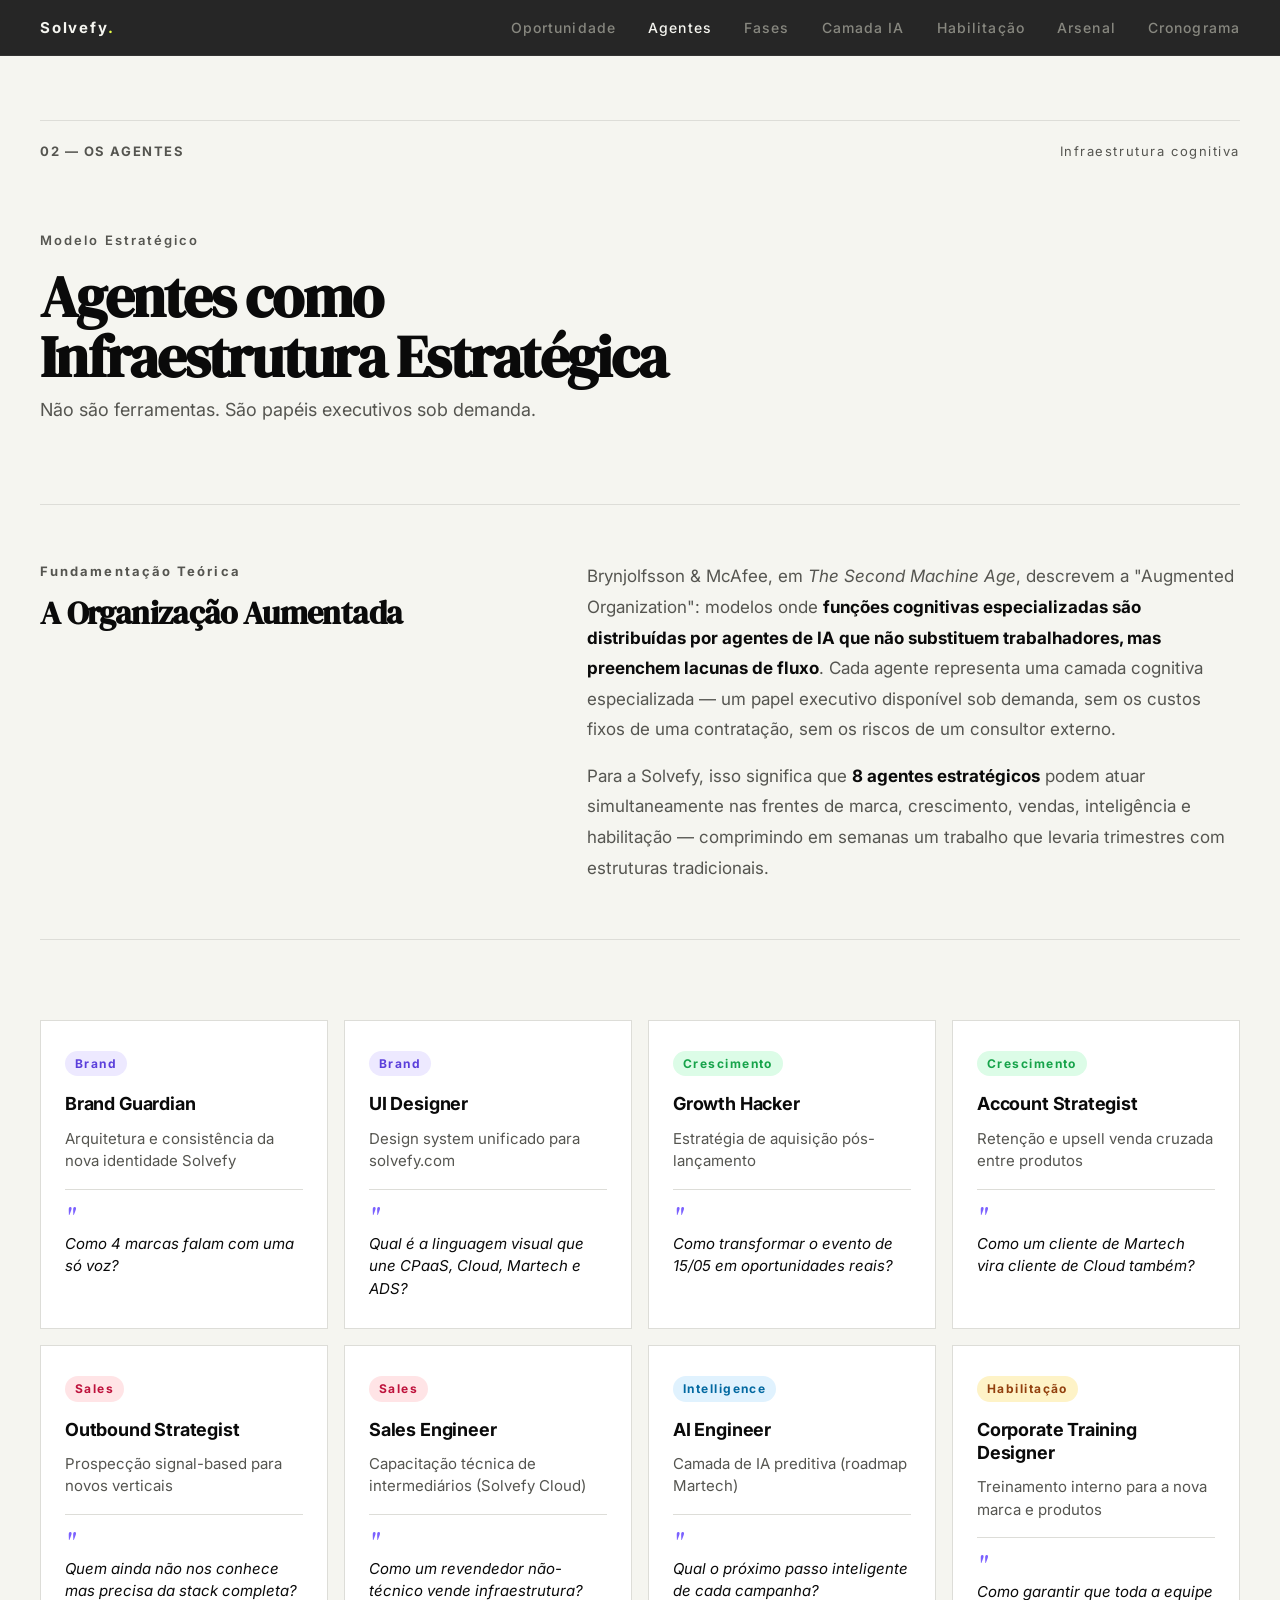
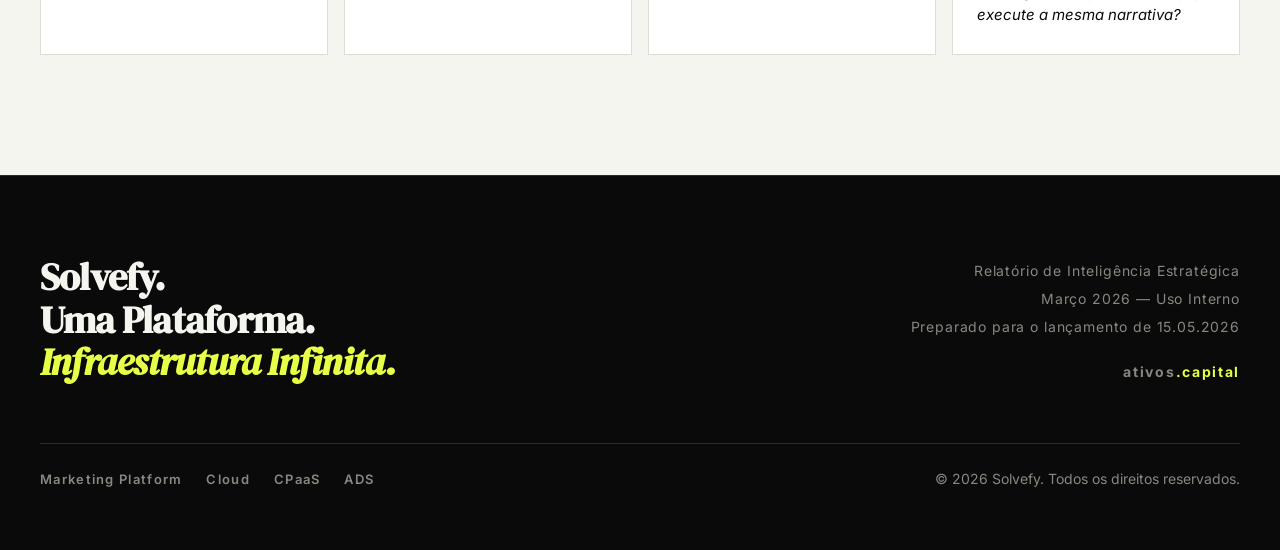
==== agentes.html @ 9a2e1b94 "feat: site multi-página — 8 páginas independentes Cada seção vira uma página HTML autônoma com naveg" ====
<!DOCTYPE html>
<html lang="pt-BR">
<head>
  <meta charset="UTF-8">
  <meta name="viewport" content="width=device-width, initial-scale=1.0">
  <title>Solvefy — Os Agentes</title>
  <link rel="preconnect" href="https://fonts.googleapis.com">
  <link rel="preconnect" href="https://fonts.gstatic.com" crossorigin>
  <link href="https://fonts.googleapis.com/css2?family=Inter:wght@300;400;500;600;700&family=DM+Serif+Display:ital@0;1&display=swap" rel="stylesheet">
  <style>
    *, *::before, *::after {
      box-sizing: border-box;
      margin: 0;
      padding: 0;
    }

    :root {
      --bg-dark: #0A0A0A;
      --bg-card: #141414;
      --bg-muted: #1A1A1A;
      --bg-light: #F5F5F0;
      --text-primary: #F5F5F0;
      --text-dark: #0A0A0A;
      --text-muted: #888880;
      --text-muted-dark: #555550;
      --accent: #E8FF47;
      --violet: #7B61FF;
      --rule: #2A2A2A;
      --rule-light: #DDDDD8;
      --font-sans: 'Inter', system-ui, -apple-system, sans-serif;
      --font-display: 'DM Serif Display', 'Georgia', serif;
    }

    html {
      scroll-behavior: smooth;
      font-size: 18px;
    }


    body {
      background-color: var(--bg-dark);
      color: var(--text-primary);
      font-family: var(--font-sans);
      font-size: 17px;
      line-height: 1.6;
      -webkit-font-smoothing: antialiased;
      -moz-osx-font-smoothing: grayscale;
    }

    /* ─── FLOATING NAV ─────────────────────────────────────────── */

    .nav {
      position: fixed;
      top: 0;
      left: 0;
      right: 0;
      z-index: 100;
      padding: 0 40px;
      height: 56px;
      display: flex;
      align-items: center;
      justify-content: space-between;
      background: rgba(10, 10, 10, 0.88);
      backdrop-filter: blur(12px);
      -webkit-backdrop-filter: blur(12px);
      border-bottom: 1px solid rgba(255, 255, 255, 0.06);
      transition: background 0.3s ease;
    }

    .nav-logo {
      font-family: var(--font-sans);
      font-weight: 700;
      font-size: 15px;
      letter-spacing: 0.12em;
      text-transform: uppercaso;
      color: var(--text-primary);
      text-decoration: none;
    }

    .nav-logo span {
      color: var(--accent);
    }

    .nav-links {
      display: flex;
      gap: 32px;
      list-style: none;
    }

    .nav-links a {
      font-size: 14px;
      font-weight: 500;
      letter-spacing: 0.08em;
      text-transform: uppercaso;
      color: var(--text-muted);
      text-decoration: none;
      transition: color 0.2s;
    }

    .nav-links a:hover {
      color: var(--text-primary);
    }

    /* ─── UTILITIES ────────────────────────────────────────────── */

    .container {
      max-width: 1280px;
      margin: 0 auto;
      padding: 0 40px;
    }

    .rule {
      border: none;
      border-top: 1px solid var(--rule);
      margin: 0;
    }

    .rule--light {
      border-top-color: var(--rule-light);
    }

    .eyebrow {
      font-size: 13px;
      font-weight: 600;
      letter-spacing: 0.16em;
      text-transform: uppercaso;
      color: var(--text-muted);
    }

    .eyebrow--light {
      color: var(--text-muted-dark);
    }

    .badge {
      display: inline-block;
      font-size: 12px;
      font-weight: 700;
      letter-spacing: 0.12em;
      text-transform: uppercaso;
      padding: 3px 10px;
      border-radius: 100px;
      line-height: 1.6;
    }

    .badge--marca    { background: #1A1A2E; color: #7B61FF; }
    .badge--growth   { background: #1A2E1A; color: #4ADE80; }
    .badge--sales    { background: #2E1A1A; color: #FB7185; }
    .badge--intel    { background: #1A2430; color: #38BDF8; }
    .badge--enable   { background: #2A1A1A; color: #FBBF24; }

    /* Light section badge variants */
    .light .badge--marca    { background: #EDE9FF; color: #5B3FDB; }
    .light .badge--growth   { background: #DCFCE7; color: #16A34A; }
    .light .badge--sales    { background: #FFE4E6; color: #BE123C; }
    .light .badge--intel    { background: #E0F2FE; color: #0369A1; }
    .light .badge--enable   { background: #FEF3C7; color: #92400E; }

    /* ─── ANIMATION ────────────────────────────────────────────── */

    .fade-up {
      opacity: 0;
      transform: translateY(28px);
      transition: opacity 0.7s cubic-bezier(0.22, 1, 0.36, 1),
                  transform 0.7s cubic-bezier(0.22, 1, 0.36, 1);
    }

    .fade-up.visible {
      opacity: 1;
      transform: translateY(0);
    }

    .fade-up--delay-1 { transition-delay: 0.1s; }
    .fade-up--delay-2 { transition-delay: 0.2s; }
    .fade-up--delay-3 { transition-delay: 0.3s; }
    .fade-up--delay-4 { transition-delay: 0.4s; }
    .fade-up--delay-5 { transition-delay: 0.5s; }

    /* ─── SECTION 1: HERO ──────────────────────────────────────── */

    .hero {
      min-height: 100vh;
      background: var(--bg-dark);
      display: flex;
      flex-direction: column;
      justify-content: flex-end;
      padding-bottom: 80px;
      padding-top: 80px;
      position: relative;
      overflow: hidden;
    }

    .hero-grid-bg {
      position: absolute;
      inset: 0;
      background-image:
        linear-gradient(rgba(255,255,255,0.025) 1px, transparent 1px),
        linear-gradient(90deg, rgba(255,255,255,0.025) 1px, transparent 1px);
      background-size: 80px 80px;
      pointer-events: none;
    }

    .hero-gradient {
      position: absolute;
      bottom: 0;
      left: 0;
      right: 0;
      height: 60%;
      background: linear-gradient(to top, var(--bg-dark), transparent);
      pointer-events: none;
    }

    .hero-content {
      position: relative;
      z-index: 1;
    }

    .hero-eyebrow {
      font-size: 13px;
      font-weight: 600;
      letter-spacing: 0.2em;
      text-transform: uppercaso;
      color: var(--text-muted);
      margin-bottom: 40px;
      display: flex;
      align-items: center;
      gap: 16px;
    }

    .hero-eyebrow::before {
      content: '';
      display: block;
      width: 32px;
      height: 1px;
      background: var(--text-muted);
    }

    .hero-year {
      font-family: var(--font-display);
      font-size: clamp(115px, 14vw, 230px);
      line-height: 0.85;
      letter-spacing: -0.04em;
      color: var(--text-primary);
      margin-bottom: 32px;
    }

    .hero-headline {
      font-family: var(--font-display);
      font-size: clamp(41px, 5.5vw, 83px);
      line-height: 1.05;
      letter-spacing: -0.03em;
      color: var(--text-primary);
      margin-bottom: 20px;
      max-width: 760px;
    }

    .hero-headline em {
      color: var(--accent);
      font-style: italic;
    }

    .hero-subhead {
      font-size: 18px;
      font-weight: 400;
      color: var(--text-muted);
      max-width: 560px;
      line-height: 1.7;
      margin-bottom: 56px;
    }

    .hero-meta {
      display: flex;
      align-items: center;
      gap: 40px;
      padding-top: 32px;
      border-top: 1px solid var(--rule);
    }

    .hero-meta-date {
      font-size: 15px;
      font-weight: 500;
      letter-spacing: 0.08em;
      color: var(--text-muted);
    }

    .hero-meta-tag {
      font-size: 13px;
      font-weight: 700;
      letter-spacing: 0.14em;
      text-transform: uppercaso;
      color: var(--accent);
      background: rgba(232, 255, 71, 0.1);
      padding: 4px 12px;
      border-radius: 100px;
    }

    /* ─── SECTION 2: THE OPPORTUNITY ───────────────────────────── */

    .opportunity {
      background: var(--bg-dark);
      padding: 120px 0;
      border-top: 1px solid var(--rule);
    }

    .opportunity-stats {
      display: grid;
      grid-template-columns: repeat(3, 1fr);
      gap: 0;
      margin-bottom: 80px;
      border: 1px solid var(--rule);
    }

    .stat-block {
      padding: 56px 48px;
      border-right: 1px solid var(--rule);
    }

    .stat-block:last-child {
      border-right: none;
    }

    .stat-number {
      font-family: var(--font-display);
      font-size: clamp(64px, 7vw, 110px);
      line-height: 0.9;
      letter-spacing: -0.03em;
      color: var(--accent);
      margin-bottom: 20px;
    }

    .stat-label {
      font-size: 16px;
      color: var(--text-muted);
      line-height: 1.6;
      max-width: 220px;
    }

    .opportunity-narrative {
      display: grid;
      grid-template-columns: 1fr 1fr;
      gap: 80px;
      align-items: start;
    }

    .opportunity-narrative p {
      font-size: 18px;
      line-height: 1.8;
      color: var(--text-muted);
    }

    .opportunity-narrative p strong {
      color: var(--text-primary);
      font-weight: 600;
    }

    .opportunity-quote {
      border-left: 2px solid var(--accent);
      padding-left: 24px;
    }

    .opportunity-quote p {
      font-size: 17px;
      font-style: italic;
      color: var(--text-muted);
      line-height: 1.7;
    }

    .opportunity-quote cite {
      display: block;
      margin-top: 12px;
      font-size: 14px;
      font-style: normal;
      font-weight: 600;
      letter-spacing: 0.08em;
      text-transform: uppercaso;
      color: var(--text-muted);
    }

    /* ─── SECTION 3: THE FRAMEWORK ──────────────────────────────── */

    .framework {
      background: var(--bg-light);
      color: var(--text-dark);
      padding: 120px 0;
    }

    .framework .eyebrow {
      color: var(--text-muted-dark);
    }

    .framework-header {
      margin-bottom: 80px;
    }

    .framework-headline {
      font-family: var(--font-display);
      font-size: clamp(41px, 4.5vw, 69px);
      line-height: 1.05;
      letter-spacing: -0.03em;
      color: var(--text-dark);
      margin-top: 16px;
      margin-bottom: 8px;
    }

    .framework-subhead {
      font-size: 18px;
      color: var(--text-muted-dark);
      font-weight: 400;
    }

    .framework-theory {
      display: grid;
      grid-template-columns: 5fr 7fr;
      gap: 80px;
      align-items: start;
      padding: 56px 0;
      border-top: 1px solid var(--rule-light);
      border-bottom: 1px solid var(--rule-light);
      margin-bottom: 80px;
    }

    .framework-theory-label {
      font-size: 13px;
      font-weight: 700;
      letter-spacing: 0.16em;
      text-transform: uppercaso;
      color: var(--text-muted-dark);
      margin-bottom: 12px;
    }

    .framework-theory-title {
      font-family: var(--font-display);
      font-size: 32px;
      line-height: 1.2;
      letter-spacing: -0.02em;
      color: var(--text-dark);
    }

    .framework-theory-body {
      font-size: 17px;
      line-height: 1.8;
      color: var(--text-muted-dark);
    }

    .framework-theory-body strong {
      color: var(--text-dark);
    }

    .agents-grid {
      display: grid;
      grid-template-columns: repeat(4, 1fr);
      gap: 16px;
    }

    .agent-card {
      background: white;
      border: 1px solid var(--rule-light);
      padding: 28px 24px;
      position: relative;
      cursor: default;
      transition: transform 0.25s cubic-bezier(0.22, 1, 0.36, 1),
                  box-shadow 0.25s cubic-bezier(0.22, 1, 0.36, 1),
                  background 0.25s ease;
      overflow: hidden;
    }

    .agent-card::after {
      content: '';
      position: absolute;
      bottom: 0;
      left: 0;
      right: 0;
      height: 2px;
      background: var(--accent);
      transform: scaleX(0);
      transform-origin: left;
      transition: transform 0.3s cubic-bezier(0.22, 1, 0.36, 1);
    }

    .agent-card:hover {
      transform: translateY(-4px);
      box-shadow: 0 16px 40px rgba(0, 0, 0, 0.12);
    }

    .agent-card:hover::after {
      transform: scaleX(1);
    }

    .agent-card:hover .agent-description {
      opacity: 1;
      transform: translateY(0);
    }

    .agent-card-top {
      margin-bottom: 16px;
    }

    .agent-name {
      font-size: 18px;
      font-weight: 700;
      letter-spacing: -0.01em;
      color: var(--text-dark);
      margin-bottom: 10px;
      line-height: 1.3;
    }

    .agent-role {
      font-size: 15px;
      color: var(--text-muted-dark);
      line-height: 1.5;
      margin-top: 12px;
    }

    .agent-question {
      font-size: 15px;
      font-style: italic;
      color: var(--text-dark);
      line-height: 1.5;
      padding-top: 16px;
      border-top: 1px solid var(--rule-light);
      margin-top: 16px;
    }

    .agent-question::before {
      content: '"';
      font-family: var(--font-display);
      font-size: 23px;
      color: var(--violet);
      line-height: 1;
      display: block;
      margin-bottom: 4px;
    }

    .agent-description {
      font-size: 14px;
      color: var(--text-muted-dark);
      opacity: 0;
      transform: translateY(6px);
      transition: opacity 0.3s ease, transform 0.3s ease;
      transition-delay: 0.05s;
    }

    /* ─── SECTION 4: TIMELINE ───────────────────────────────────── */

    .timeline-section {
      background: var(--bg-dark);
      padding: 120px 0;
      border-top: 1px solid var(--rule);
    }

    .timeline-header {
      margin-bottom: 80px;
    }

    .section-headline {
      font-family: var(--font-display);
      font-size: clamp(41px, 4.5vw, 69px);
      line-height: 1.05;
      letter-spacing: -0.03em;
      color: var(--text-primary);
      margin-top: 16px;
    }

    .timeline {
      display: grid;
      grid-template-columns: repeat(3, 1fr);
      gap: 0;
      border: 1px solid var(--rule);
    }

    .phase {
      padding: 56px 40px;
      border-right: 1px solid var(--rule);
      position: relative;
    }

    .phase:last-child {
      border-right: none;
    }

    .phase-number {
      font-size: 13px;
      font-weight: 700;
      letter-spacing: 0.14em;
      text-transform: uppercaso;
      color: var(--text-muted);
      margin-bottom: 8px;
    }

    .phase-title {
      font-family: var(--font-display);
      font-size: 32px;
      line-height: 1.1;
      letter-spacing: -0.02em;
      color: var(--text-primary);
      margin-bottom: 6px;
    }

    .phase-period {
      font-size: 14px;
      font-weight: 500;
      letter-spacing: 0.06em;
      color: var(--accent);
      margin-bottom: 32px;
    }

    .phase-agents {
      display: flex;
      flex-wrap: wrap;
      gap: 6px;
      margin-bottom: 28px;
    }

    .phase-agent-tag {
      font-size: 13px;
      font-weight: 600;
      letter-spacing: 0.06em;
      background: var(--bg-muted);
      color: var(--text-muted);
      padding: 4px 10px;
      border-radius: 4px;
    }

    .phase-actions {
      list-style: none;
      margin-bottom: 40px;
    }

    .phase-actions li {
      font-size: 16px;
      color: var(--text-muted);
      padding: 10px 0;
      border-bottom: 1px solid var(--rule);
      display: flex;
      align-items: flex-start;
      gap: 10px;
      line-height: 1.5;
    }

    .phase-actions li::before {
      content: '→';
      color: var(--accent);
      font-size: 14px;
      margin-top: 2px;
      flex-shrink: 0;
    }

    .phase-metric {
      background: var(--bg-muted);
      padding: 20px 24px;
      border-left: 2px solid var(--accent);
    }

    .phase-metric-number {
      font-family: var(--font-display);
      font-size: 46px;
      line-height: 1;
      letter-spacing: -0.02em;
      color: var(--accent);
      margin-bottom: 6px;
    }

    .phase-metric-label {
      font-size: 15px;
      color: var(--text-muted);
      line-height: 1.4;
    }

    /* ─── SECTION 5: AI LAYER ───────────────────────────────────── */

    .ai-layer {
      background: var(--accent);
      padding: 120px 0;
    }

    .ai-layer-headline {
      font-family: var(--font-display);
      font-size: clamp(46px, 6vw, 92px);
      line-height: 1.0;
      letter-spacing: -0.04em;
      color: var(--bg-dark);
      margin-bottom: 80px;
      max-width: 800px;
    }

    .ai-columns {
      display: grid;
      grid-template-columns: repeat(4, 1fr);
      gap: 0;
      border-top: 1px solid rgba(0,0,0,0.15);
    }

    .ai-col {
      padding: 48px 32px;
      border-right: 1px solid rgba(0,0,0,0.12);
    }

    .ai-col:last-child {
      border-right: none;
    }

    .ai-col-product {
      font-size: 13px;
      font-weight: 800;
      letter-spacing: 0.16em;
      text-transform: uppercaso;
      color: rgba(10, 10, 10, 0.5);
      margin-bottom: 10px;
    }

    .ai-col-name {
      font-size: 21px;
      font-weight: 700;
      letter-spacing: -0.02em;
      color: var(--bg-dark);
      margin-bottom: 20px;
      line-height: 1.2;
    }

    .ai-col-description {
      font-size: 16px;
      color: rgba(10, 10, 10, 0.65);
      line-height: 1.7;
    }

    .ai-reference {
      margin-top: 80px;
      padding-top: 32px;
      border-top: 1px solid rgba(0,0,0,0.15);
      display: flex;
      gap: 24px;
      align-items: flex-start;
    }

    .ai-reference-bar {
      width: 2px;
      height: 48px;
      background: var(--bg-dark);
      flex-shrink: 0;
      margin-top: 4px;
    }

    .ai-reference-text {
      font-size: 16px;
      font-style: italic;
      color: rgba(10, 10, 10, 0.6);
      line-height: 1.7;
    }

    .ai-reference-text strong {
      color: var(--bg-dark);
      font-style: normal;
    }

    /* ─── SECTION 6: EDUCATION ──────────────────────────────────── */

    .education {
      background: var(--bg-dark);
      padding: 120px 0;
      border-top: 1px solid var(--rule);
    }

    .education-header {
      margin-bottom: 80px;
    }

    .education-grid {
      display: grid;
      grid-template-columns: 1fr 1fr;
      gap: 80px;
      align-items: start;
    }

    .education-problem-label {
      font-size: 13px;
      font-weight: 700;
      letter-spacing: 0.14em;
      text-transform: uppercaso;
      color: #FB7185;
      margin-bottom: 16px;
    }

    .education-solution-label {
      font-size: 13px;
      font-weight: 700;
      letter-spacing: 0.14em;
      text-transform: uppercaso;
      color: #4ADE80;
      margin-bottom: 16px;
    }

    .education-text {
      font-size: 17px;
      color: var(--text-muted);
      line-height: 1.8;
    }

    .education-text strong {
      color: var(--text-primary);
    }

    .habilitação-layers {
      margin-top: 32px;
      display: flex;
      flex-direction: column;
      gap: 0;
    }

    .habilitação-layer {
      padding: 24px 0;
      border-bottom: 1px solid var(--rule);
      display: grid;
      grid-template-columns: 80px 1fr;
      gap: 24px;
      align-items: center;
    }

    .habilitação-layer:first-child {
      border-top: 1px solid var(--rule);
    }

    .layer-number {
      font-family: var(--font-display);
      font-size: 55px;
      line-height: 1;
      letter-spacing: -0.03em;
      color: var(--rule);
    }

    .layer-content {}

    .layer-title {
      font-size: 17px;
      font-weight: 700;
      color: var(--text-primary);
      margin-bottom: 4px;
    }

    .layer-desc {
      font-size: 15px;
      color: var(--text-muted);
      line-height: 1.6;
    }

    /* ─── SECTION 7: FOOTER ─────────────────────────────────────── */

    .footer {
      background: var(--bg-dark);
      padding: 80px 0 60px;
      border-top: 1px solid var(--rule);
    }

    .footer-inner {
      display: grid;
      grid-template-columns: 1fr 1fr;
      gap: 40px;
      align-items: end;
    }

    .footer-tagline {
      font-family: var(--font-display);
      font-size: clamp(28px, 3vw, 46px);
      line-height: 1.1;
      letter-spacing: -0.02em;
      color: var(--text-primary);
    }

    .footer-tagline em {
      color: var(--accent);
      font-style: italic;
    }

    .footer-meta {
      text-align: right;
    }

    .footer-meta-line {
      font-size: 14px;
      color: var(--text-muted);
      letter-spacing: 0.06em;
      line-height: 2;
    }

    .footer-meta-marca {
      font-size: 14px;
      font-weight: 700;
      letter-spacing: 0.12em;
      text-transform: uppercaso;
      color: var(--text-muted);
      margin-top: 8px;
    }

    .footer-meta-marca span {
      color: var(--accent);
    }

    .footer-bottom {
      margin-top: 60px;
      padding-top: 24px;
      border-top: 1px solid var(--rule);
      display: flex;
      justify-content: space-between;
      align-items: center;
    }

    .footer-products {
      display: flex;
      gap: 24px;
    }

    .footer-product {
      font-size: 13px;
      font-weight: 600;
      letter-spacing: 0.1em;
      text-transform: uppercaso;
      color: var(--text-muted);
    }

    .footer-copy {
      font-size: 14px;
      color: var(--text-muted);
    }

    /* ─── DIVIDERS ──────────────────────────────────────────────── */

    .section-divider {
      padding: 20px 40px;
      border-top: 1px solid var(--rule);
      display: flex;
      align-items: center;
      justify-content: space-between;
    }

    .section-divider--light {
      border-top-color: var(--rule-light);
    }

    .section-number {
      font-size: 13px;
      font-weight: 700;
      letter-spacing: 0.12em;
      color: var(--text-muted);
    }

    .section-number--light {
      color: var(--text-muted-dark);
    }

    /* ─── RESPONSIVE ────────────────────────────────────────────── */

    @media (max-width: 1024px) {
      .container { padding: 0 24px; }
      .nav { padding: 0 24px; }
      .nav-links { gap: 20px; }
      .agents-grid { grid-template-columns: repeat(2, 1fr); }
      .ai-columns { grid-template-columns: repeat(2, 1fr); }
      .ai-col:nth-child(2) { border-right: none; }
      .ai-col:nth-child(3) { border-top: 1px solid rgba(0,0,0,0.12); }
      .ai-col:nth-child(4) { border-top: 1px solid rgba(0,0,0,0.12); }
    }

    @media (max-width: 768px) {
      .container { padding: 0 20px; }
      .nav { padding: 0 20px; }
      .nav-links { display: none; }

      .hero { padding-bottom: 60px; min-height: 100svh; }

      .opportunity-stats { grid-template-columns: 1fr; }
      .stat-block { border-right: none; border-bottom: 1px solid var(--rule); }
      .stat-block:last-child { border-bottom: none; }

      .opportunity-narrative { grid-template-columns: 1fr; gap: 40px; }

      .framework-theory { grid-template-columns: 1fr; gap: 32px; }

      .agents-grid { grid-template-columns: 1fr; }

      .timeline { grid-template-columns: 1fr; }
      .phase { border-right: none; border-bottom: 1px solid var(--rule); }
      .phase:last-child { border-bottom: none; }

      .ai-columns { grid-template-columns: 1fr; }
      .ai-col { border-right: none; border-bottom: 1px solid rgba(0,0,0,0.12); }
      .ai-col:last-child { border-bottom: none; }

      .education-grid { grid-template-columns: 1fr; gap: 48px; }

      .footer-inner { grid-template-columns: 1fr; gap: 32px; }
      .footer-meta { text-align: left; }
      .footer-bottom { flex-direction: column; gap: 16px; align-items: flex-start; }
      .footer-products { flex-wrap: wrap; gap: 16px; }
    }

    /* ─── PRINT ─────────────────────────────────────────────────── */

    @media print {
      .nav { display: none; }
      .fade-up { opacity: 1; transform: none; }
      .hero-grid-bg { display: none; }

  
    body { background: white; color: #0A0A0A; }
      .hero, .opportunity, .timeline-section, .education, .footer {
        background: white !important;
        color: #0A0A0A !important;
      }
      .framework { background: #F5F5F0; }
      .ai-layer { background: #F0F0E8; }

      .hero-year, .stat-number, .phase-metric-number, .ai-layer-headline {
        color: #0A0A0A !important;
      }

      .text-muted, .eyebrow, .hero-eyebrow, .stat-label,
      .opportunity-narrative p, .phase-actions li,
      .education-text, .footer-meta-line {
        color: #555 !important;
      }

      .rule, .rule--light { border-color: #DDD; }

      .agent-card { box-shadow: none; border: 1px solid #DDD; }
      .phase { border-color: #DDD; }
    }
  </style>
</head>
<body>

  <nav class="nav" role="navigation" aria-label="Navegação principal">
    <a href="index.html" class="nav-logo">Solvefy<span>.</span></a>
    <ul class="nav-links">
      <li><a href="oportunidade.html">Oportunidade</a></li>
      <li><a href="agentes.html" style="color: var(--text-primary);">Agentes</a></li>
      <li><a href="fases.html">Fases</a></li>
      <li><a href="ia.html">Camada IA</a></li>
      <li><a href="habilitacao.html">Habilitação</a></li>
      <li><a href="arsenal.html">Arsenal</a></li>
      <li><a href="cronograma.html">Cronograma</a></li>
    </ul>
  </nav>


  <section id="framework" class="framework light" aria-labelledby="framework-heading">

    <div class="container">
      <div class="section-divider section-divider--light" style="padding-left:0; padding-right:0; margin-bottom: 48px;">
        <span class="section-number section-number--light">02 — OS AGENTES</span>
        <span class="section-number section-number--light" style="font-weight:400;">Infraestrutura cognitiva</span>
      </div>

      <div class="framework-header">
        <p class="eyebrow eyebrow--light">Modelo Estratégico</p>
        <h2 class="framework-headline fade-up" id="framework-heading">Agentes como<br>Infraestrutura Estratégica</h2>
        <p class="framework-subhead fade-up fade-up--delay-1">Não são ferramentas. São papéis executivos sob demanda.</p>
      </div>

      <div class="framework-theory fade-up">
        <div>
          <p class="framework-theory-label">Fundamentação Teórica</p>
          <h3 class="framework-theory-title">A Organização Aumentada</h3>
        </div>
        <div class="framework-theory-body">
          <p>
            Brynjolfsson &amp; McAfee, em <em>The Second Machine Age</em>, descrevem a "Augmented Organization": modelos onde <strong>funções cognitivas especializadas são distribuídas por agentes de IA que não substituem trabalhadores, mas preenchem lacunas de fluxo</strong>. Cada agente representa uma camada cognitiva especializada — um papel executivo disponível sob demanda, sem os custos fixos de uma contratação, sem os riscos de um consultor externo.
          </p>
          <p style="margin-top: 16px;">
            Para a Solvefy, isso significa que <strong>8 agentes estratégicos</strong> podem atuar simultaneamente nas frentes de marca, crescimento, vendas, inteligência e habilitação — comprimindo em semanas um trabalho que levaria trimestres com estruturas tradicionais.
          </p>
        </div>
      </div>

      <div class="agents-grid" role="list">

        <!-- BRAND GUARDIAN -->
        <article class="agent-card fade-up" role="listitem" aria-label="Agente Brand Guardian">
          <div class="agent-card-top">
            <span class="badge badge--marca">Brand</span>
          </div>
          <h3 class="agent-name">Brand Guardian</h3>
          <p class="agent-role">Arquitetura e consistência da nova identidade Solvefy</p>
          <p class="agent-question">Como 4 marcas falam com uma só voz?</p>
        </article>

        <!-- UI DESIGNER -->
        <article class="agent-card fade-up fade-up--delay-1" role="listitem" aria-label="Agente UI Designer">
          <div class="agent-card-top">
            <span class="badge badge--marca">Brand</span>
          </div>
          <h3 class="agent-name">UI Designer</h3>
          <p class="agent-role">Design system unificado para solvefy.com</p>
          <p class="agent-question">Qual é a linguagem visual que une CPaaS, Cloud, Martech e ADS?</p>
        </article>

        <!-- GROWTH HACKER -->
        <article class="agent-card fade-up fade-up--delay-2" role="listitem" aria-label="Agente Growth Hacker">
          <div class="agent-card-top">
            <span class="badge badge--growth">Crescimento</span>
          </div>
          <h3 class="agent-name">Growth Hacker</h3>
          <p class="agent-role">Estratégia de aquisição pós-lançamento</p>
          <p class="agent-question">Como transformar o evento de 15/05 em oportunidades reais?</p>
        </article>

        <!-- ACCOUNT STRATEGIST -->
        <article class="agent-card fade-up fade-up--delay-3" role="listitem" aria-label="Agente Account Strategist">
          <div class="agent-card-top">
            <span class="badge badge--growth">Crescimento</span>
          </div>
          <h3 class="agent-name">Account Strategist</h3>
          <p class="agent-role">Retenção e upsell venda cruzada entre produtos</p>
          <p class="agent-question">Como um cliente de Martech vira cliente de Cloud também?</p>
        </article>

        <!-- OUTBOUND STRATEGIST -->
        <article class="agent-card fade-up fade-up--delay-1" role="listitem" aria-label="Agente Outbound Strategist">
          <div class="agent-card-top">
            <span class="badge badge--sales">Sales</span>
          </div>
          <h3 class="agent-name">Outbound Strategist</h3>
          <p class="agent-role">Prospecção signal-based para novos verticais</p>
          <p class="agent-question">Quem ainda não nos conhece mas precisa da stack completa?</p>
        </article>

        <!-- SALES ENGINEER -->
        <article class="agent-card fade-up fade-up--delay-2" role="listitem" aria-label="Agente Sales Engineer">
          <div class="agent-card-top">
            <span class="badge badge--sales">Sales</span>
          </div>
          <h3 class="agent-name">Sales Engineer</h3>
          <p class="agent-role">Capacitação técnica de intermediários (Solvefy Cloud)</p>
          <p class="agent-question">Como um revendedor não-técnico vende infraestrutura?</p>
        </article>

        <!-- AI ENGINEER -->
        <article class="agent-card fade-up fade-up--delay-3" role="listitem" aria-label="Agente AI Engineer">
          <div class="agent-card-top">
            <span class="badge badge--intel">Intelligence</span>
          </div>
          <h3 class="agent-name">AI Engineer</h3>
          <p class="agent-role">Camada de IA preditiva (roadmap Martech)</p>
          <p class="agent-question">Qual o próximo passo inteligente de cada campanha?</p>
        </article>

        <!-- CORPORATE TRAINING -->
        <article class="agent-card fade-up fade-up--delay-4" role="listitem" aria-label="Agente Corporate Training Designer">
          <div class="agent-card-top">
            <span class="badge badge--enable">Habilitação</span>
          </div>
          <h3 class="agent-name">Corporate Training Designer</h3>
          <p class="agent-role">Treinamento interno para a nova marca e produtos</p>
          <p class="agent-question">Como garantir que toda a equipe execute a mesma narrativa?</p>
        </article>

      </div>
    </div>

  </section>

    <footer class="footer" role="contentinfo">
    <div class="container">

      <div class="footer-inner fade-up">
        <h2 class="footer-tagline">
          Solvefy.<br>Uma Plataforma.<br><em>Infraestrutura Infinita.</em>
        </h2>
        <div class="footer-meta">
          <p class="footer-meta-line">Relatório de Inteligência Estratégica</p>
          <p class="footer-meta-line">Março 2026 — Uso Interno</p>
          <p class="footer-meta-line">Preparado para o lançamento de 15.05.2026</p>
          <p class="footer-meta-marca" style="margin-top: 20px;">ativos<span>.capital</span></p>
        </div>
      </div>

      <div class="footer-bottom">
        <div class="footer-products" role="list" aria-label="Produtos Solvefy">
          <span class="footer-product" role="listitem">Marketing Platform</span>
          <span class="footer-product" role="listitem">Cloud</span>
          <span class="footer-product" role="listitem">CPaaS</span>
          <span class="footer-product" role="listitem">ADS</span>
        </div>
        <p class="footer-copy">&copy; 2026 Solvefy. Todos os direitos reservados.</p>
      </div>

    </div>
  </footer>

    <script>
    (function () {
      'use strict';

      var elements = document.querySelectorAll('.fade-up');

      if (!elements.length) return;

      var observer = new IntersectionObserver(function (entries) {
        entries.forEach(function (entry) {
          if (entry.isIntersecting) {
            entry.target.classList.add('visible');
            observer.unobserve(entry.target);
          }
        });
      }, {
        threshold: 0.12,
        rootMargin: '0px 0px -40px 0px'
      });

      elements.forEach(function (el) {
        observer.observe(el);
      });

      // Hero elements visible immediately
      var heroElements = document.querySelectorAll('.hero .fade-up');
      heroElements.forEach(function (el) {
        el.classList.add('visible');
      });
    })();
  </script>


</body>
</html>
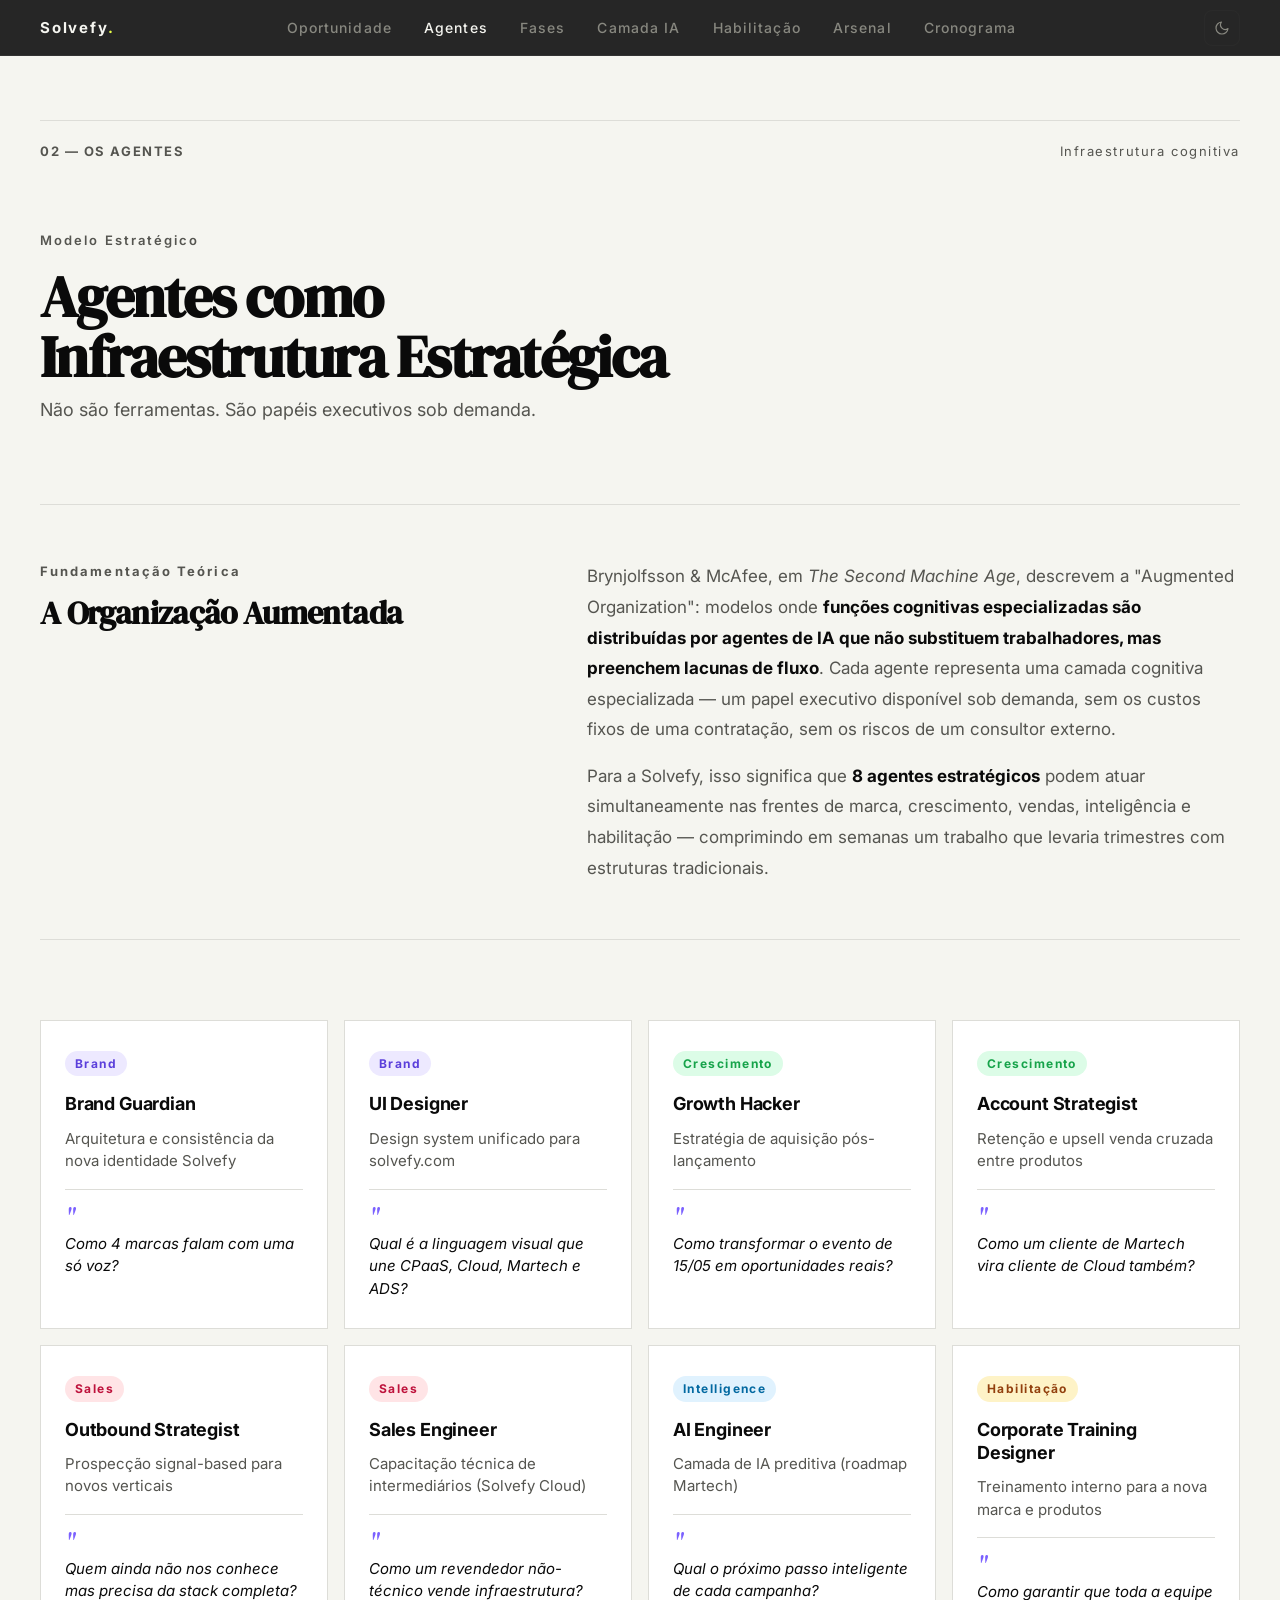
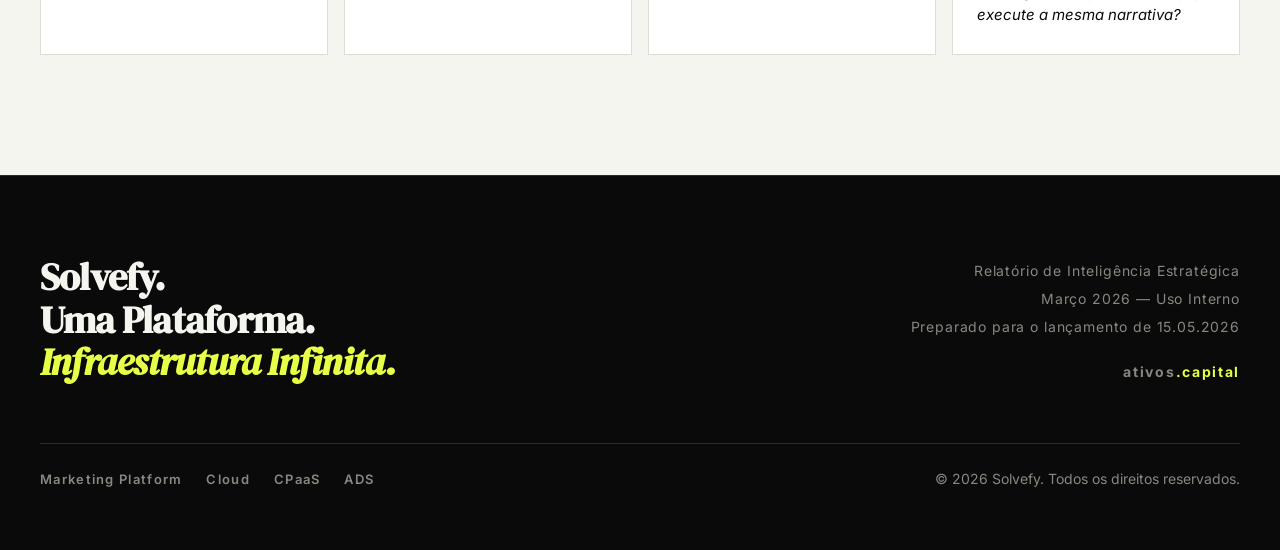
==== commit 378c2419: "feat: light/dark theme switch — toggle persistido via localStorage Co-Authored-By: Claude Sonnet 4.6" ====
--- a/agentes.html
+++ b/agentes.html
@@ -7,6 +7,8 @@
   <link rel="preconnect" href="https://fonts.googleapis.com">
   <link rel="preconnect" href="https://fonts.gstatic.com" crossorigin>
   <link href="https://fonts.googleapis.com/css2?family=Inter:wght@300;400;500;600;700&family=DM+Serif+Display:ital@0;1&display=swap" rel="stylesheet">
+  <link rel="stylesheet" href="theme.css">
+  <script src="theme.js"></script>
   <style>
     *, *::before, *::after {
       box-sizing: border-box;
@@ -1037,6 +1039,10 @@
       <li><a href="arsenal.html">Arsenal</a></li>
       <li><a href="cronograma.html">Cronograma</a></li>
     </ul>
+  <button class="theme-toggle" onclick="toggleTheme()" aria-label="Alternar tema" title="Alternar tema">
+      <svg class="icon-moon" viewBox="0 0 24 24"><path d="M21 12.79A9 9 0 1 1 11.21 3 7 7 0 0 0 21 12.79z"/></svg>
+      <svg class="icon-sun" viewBox="0 0 24 24"><circle cx="12" cy="12" r="5"/><line x1="12" y1="1" x2="12" y2="3"/><line x1="12" y1="21" x2="12" y2="23"/><line x1="4.22" y1="4.22" x2="5.64" y2="5.64"/><line x1="18.36" y1="18.36" x2="19.78" y2="19.78"/><line x1="1" y1="12" x2="3" y2="12"/><line x1="21" y1="12" x2="23" y2="12"/><line x1="4.22" y1="19.78" x2="5.64" y2="18.36"/><line x1="18.36" y1="5.64" x2="19.78" y2="4.22"/></svg>
+    </button>
   </nav>
 
 
--- a/theme.css
+++ b/theme.css
@@ -0,0 +1,72 @@
+/* ─── LIGHT THEME OVERRIDES ─────────────────────────────── */
+
+html[data-theme="light"] {
+  --bg-dark:        #F4F4EF;
+  --bg-card:        #FFFFFF;
+  --bg-muted:       #EAEAE5;
+  --bg-light:       #0A0A0A;
+  --text-primary:   #0A0A0A;
+  --text-dark:      #F4F4EF;
+  --text-muted:     #666660;
+  --text-muted-dark:#999994;
+  --accent:         #8B9900;
+  --violet:         #5030EE;
+  --rule:           #DDDDD8;
+  --rule-light:     #333330;
+}
+
+/* Nav hardcoded bg override */
+html[data-theme="light"] .nav {
+  background: rgba(244, 244, 239, 0.92) !important;
+  border-bottom-color: rgba(0, 0, 0, 0.08) !important;
+}
+
+/* Hero grid overlay needs lightening */
+html[data-theme="light"] .hero-grid-bg {
+  opacity: 0.06;
+  filter: invert(1);
+}
+
+html[data-theme="light"] .hero-gradient {
+  background: linear-gradient(to top, var(--bg-dark), transparent) !important;
+}
+
+/* ─── THEME TOGGLE BUTTON ────────────────────────────────── */
+
+.theme-toggle {
+  display: flex;
+  align-items: center;
+  justify-content: center;
+  width: 36px;
+  height: 36px;
+  border: 1px solid var(--rule);
+  border-radius: 8px;
+  background: transparent;
+  cursor: pointer;
+  color: var(--text-muted);
+  transition: border-color 0.2s, color 0.2s, background 0.2s;
+  flex-shrink: 0;
+  margin-left: 16px;
+}
+
+.theme-toggle:hover {
+  border-color: var(--text-muted);
+  color: var(--text-primary);
+}
+
+.theme-toggle svg {
+  width: 16px;
+  height: 16px;
+  fill: none;
+  stroke: currentColor;
+  stroke-width: 1.75;
+  stroke-linecap: round;
+  stroke-linejoin: round;
+}
+
+/* Show correct icon per theme */
+.theme-toggle .icon-moon { display: block; }
+.theme-toggle .icon-sun  { display: none; }
+
+html[data-theme="light"] .theme-toggle .icon-moon { display: none; }
+html[data-theme="light"] .theme-toggle .icon-sun  { display: block; }
